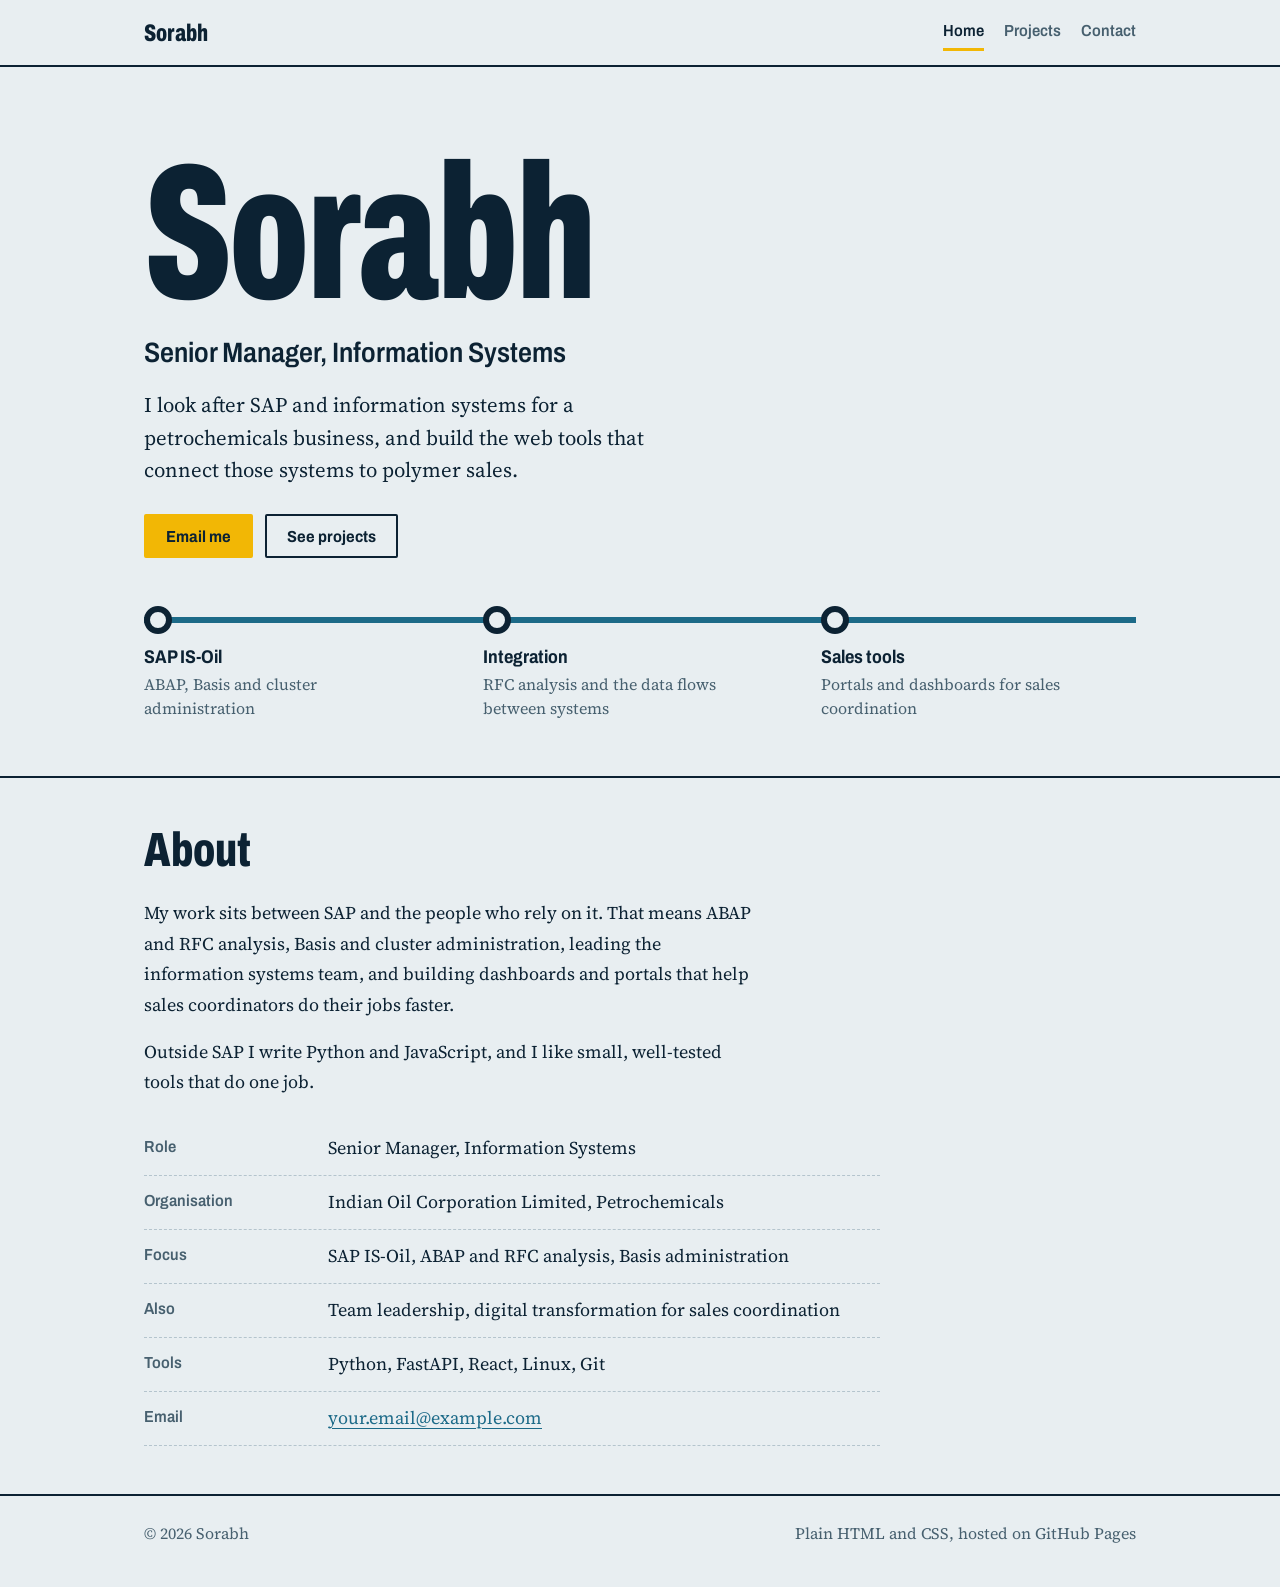
==== index.html @ 52fe7916 "Add files via upload portfolio" ====
<!doctype html>
<html lang="en">
<head>
  <meta charset="utf-8">
  <meta name="viewport" content="width=device-width, initial-scale=1">
  <title>Sorabh | Information Systems, Petrochemicals</title>
  <meta name="description" content="Sorabh is a Senior Manager, Information Systems, working on SAP IS-Oil and digital tools for petrochemicals sales coordination.">
  <meta name="theme-color" content="#0c2233">
  <link rel="preconnect" href="https://fonts.googleapis.com">
  <link rel="preconnect" href="https://fonts.gstatic.com" crossorigin>
  <link href="https://fonts.googleapis.com/css2?family=Archivo:wdth,wght@62..125,400..800&family=Source+Serif+4:opsz,wght@8..60,400..700&display=swap" rel="stylesheet">
  <link rel="stylesheet" href="style.css">
</head>
<body>
  <a class="skip" href="#main">Skip to content</a>

  <header class="top">
    <div class="wrap">
      <a class="brand" href="index.html">Sorabh</a>
      <nav aria-label="Main">
        <ul>
          <li><a href="index.html" aria-current="page">Home</a></li>
          <li><a href="projects.html">Projects</a></li>
          <li><a href="contact.html">Contact</a></li>
        </ul>
      </nav>
    </div>
  </header>

  <main id="main">
    <section class="hero wrap">
      <h1>Sorabh</h1>
      <p class="role">Senior Manager, Information Systems</p>
      <p class="lead">I look after SAP and information systems for a petrochemicals business, and build the web tools that connect those systems to polymer sales.</p>
      <div class="actions">
        <a class="btn primary" href="mailto:your.email@example.com">Email me</a>
        <a class="btn" href="projects.html">See projects</a>
      </div>

      <ol class="flow" aria-label="Where my work sits, from SAP through integration to sales tools">
        <li><strong>SAP IS-Oil</strong><span>ABAP, Basis and cluster administration</span></li>
        <li><strong>Integration</strong><span>RFC analysis and the data flows between systems</span></li>
        <li><strong>Sales tools</strong><span>Portals and dashboards for sales coordination</span></li>
      </ol>
    </section>

    <section class="block">
      <div class="wrap">
        <h2>About</h2>
        <div class="prose">
          <p>My work sits between SAP and the people who rely on it. That means ABAP and RFC analysis, Basis and cluster administration, leading the information systems team, and building dashboards and portals that help sales coordinators do their jobs faster.</p>
          <p>Outside SAP I write Python and JavaScript, and I like small, well-tested tools that do one job.</p>
        </div>

        <dl class="sheet">
          <div><dt>Role</dt><dd>Senior Manager, Information Systems</dd></div>
          <div><dt>Organisation</dt><dd>Indian Oil Corporation Limited, Petrochemicals</dd></div>
          <div><dt>Focus</dt><dd>SAP IS-Oil, ABAP and RFC analysis, Basis administration</dd></div>
          <div><dt>Also</dt><dd>Team leadership, digital transformation for sales coordination</dd></div>
          <div><dt>Tools</dt><dd>Python, FastAPI, React, Linux, Git</dd></div>
          <div><dt>Email</dt><dd><a href="mailto:your.email@example.com">your.email@example.com</a></dd></div>
        </dl>
      </div>
    </section>
  </main>

  <footer class="foot">
    <div class="wrap">
      <p>&copy; 2026 Sorabh</p>
      <p>Plain HTML and CSS, hosted on GitHub Pages</p>
    </div>
  </footer>
</body>
</html>
---- style.css ----
/* Sorabh portfolio: process-plant signage + equipment data sheet.
   Edit the colours and fonts in :root; everything else follows. */

:root {
  --paper: #e8eef1;
  --ink: #0c2233;
  --muted: #47606f;
  --line: #b4c4cd;
  --pipe: #1c6a88;
  --signal: #f2b705;
  --on-signal: #0c2233;

  --display: "Archivo", "Arial Narrow", "Helvetica Neue", Arial, sans-serif;
  --text: "Source Serif 4", Charter, "Iowan Old Style", Georgia, serif;
  --wrap: 62rem;
}

@media (prefers-color-scheme: dark) {
  :root {
    --paper: #0a1c2b;
    --ink: #e6f0f5;
    --muted: #9fb6c4;
    --line: #2b4a60;
    --pipe: #63bfdc;
  }
}

*, *::before, *::after { box-sizing: border-box; }

html { -webkit-text-size-adjust: 100%; }

body {
  margin: 0;
  min-height: 100dvh;
  display: flex;
  flex-direction: column;
  background: var(--paper);
  color: var(--ink);
  font-family: var(--text);
  font-size: 1.125rem;
  line-height: 1.7;
}

main { flex: 1; }

.wrap { width: min(100% - 2.5rem, var(--wrap)); margin-inline: auto; }

a { color: var(--pipe); text-decoration-thickness: 1px; text-underline-offset: 0.2em; }
a:hover { text-decoration-thickness: 2px; }
:focus-visible { outline: 3px solid var(--pipe); outline-offset: 3px; }

.skip {
  position: absolute;
  left: 1rem;
  top: 0;
  z-index: 10;
  padding: 0.5rem 1rem;
  background: var(--ink);
  color: var(--paper);
  transform: translateY(-120%);
}
.skip:focus { transform: none; }

/* Header and navigation */
.top { border-bottom: 2px solid var(--ink); }
.top .wrap {
  display: flex;
  flex-wrap: wrap;
  align-items: center;
  justify-content: space-between;
  gap: 0.5rem 1.5rem;
  padding-block: 0.9rem;
}
.brand {
  font: 800 1.5rem/1 var(--display);
  font-stretch: 70%;
  letter-spacing: 0.01em;
  color: var(--ink);
  text-decoration: none;
}
.top nav ul { display: flex; flex-wrap: wrap; gap: 0.25rem 1.25rem; list-style: none; margin: 0; padding: 0; }
.top nav a {
  display: inline-block;
  padding: 0.35rem 0;
  border-bottom: 3px solid transparent;
  font: 600 1rem/1.4 var(--display);
  font-stretch: 90%;
  color: var(--muted);
  text-decoration: none;
}
.top nav a:hover { color: var(--ink); }
.top nav a[aria-current="page"] { color: var(--ink); border-bottom-color: var(--signal); }

/* Hero */
.hero { padding-block: clamp(2.5rem, 8vw, 5.5rem) 3.5rem; }
.hero h1 {
  margin: 0 0 0.12em;
  font: 800 clamp(5rem, 22vw, 12rem)/0.82 var(--display);
  font-stretch: 62%;
  letter-spacing: -0.01em;
}
.role {
  margin: 0 0 1.25rem;
  font: 600 clamp(1.25rem, 3vw, 1.75rem)/1.2 var(--display);
  font-stretch: 85%;
}
.lead { max-width: 36rem; margin: 0 0 1.75rem; font-size: 1.3rem; line-height: 1.55; }

.actions { display: flex; flex-wrap: wrap; gap: 0.75rem; }
.btn {
  display: inline-block;
  padding: 0.65rem 1.25rem;
  border: 2px solid var(--ink);
  border-radius: 2px;
  background: transparent;
  color: var(--ink);
  font: 700 1rem/1.2 var(--display);
  font-stretch: 90%;
  text-decoration: none;
}
.btn.primary { background: var(--signal); border-color: var(--signal); color: var(--on-signal); }
.btn:hover, .btn.primary:hover { background: var(--ink); border-color: var(--ink); color: var(--paper); }

/* The pipeline: the one animated moment, runs once on load */
.flow {
  position: relative;
  display: grid;
  grid-template-columns: repeat(3, 1fr);
  gap: 0 1.5rem;
  margin: 3rem 0 0;
  padding: 0;
  list-style: none;
}
.flow::before {
  content: "";
  position: absolute;
  left: 0;
  right: 0;
  top: 11px;
  height: 6px;
  background: var(--pipe);
  transform-origin: left center;
  animation: run 1.3s cubic-bezier(0.65, 0, 0.25, 1) 0.2s both;
}
.flow li { position: relative; padding-top: 2.5rem; }
.flow li::before {
  content: "";
  position: absolute;
  left: 0;
  top: 0;
  width: 28px;
  height: 28px;
  border-radius: 50%;
  border: 6px solid var(--ink);
  background: var(--paper);
  animation: pop 0.35s ease-out both;
}
.flow li:nth-child(1)::before { animation-delay: 0.2s; }
.flow li:nth-child(2)::before { animation-delay: 0.85s; }
.flow li:nth-child(3)::before { animation-delay: 1.4s; }
.flow strong { display: block; font: 700 1.15rem/1.2 var(--display); font-stretch: 85%; }
.flow span { display: block; max-width: 16rem; margin-top: 0.25rem; color: var(--muted); font-size: 1rem; line-height: 1.5; }

@keyframes run { from { transform: scaleX(0); } to { transform: scaleX(1); } }
@keyframes runY { from { transform: scaleY(0); } to { transform: scaleY(1); } }
@keyframes pop { from { opacity: 0; transform: scale(0.4); } to { opacity: 1; transform: scale(1); } }

@media (max-width: 40rem) {
  .flow { grid-template-columns: 1fr; }
  .flow::before {
    left: 11px;
    right: auto;
    top: 0;
    bottom: 0;
    width: 6px;
    height: auto;
    transform-origin: center top;
    animation-name: runY;
  }
  .flow li { padding: 0 0 1.5rem 3rem; }
  .flow li:last-child { padding-bottom: 0; }
  .flow li::before { top: 0.1rem; }
}

@media (prefers-reduced-motion: reduce) {
  .flow::before, .flow li::before { animation: none; }
}

/* Content blocks */
.block { padding-block: 3rem; border-top: 2px solid var(--ink); }
.block h2 {
  margin: 0 0 1.5rem;
  font: 800 clamp(2rem, 5vw, 3rem)/1 var(--display);
  font-stretch: 70%;
}
.prose { max-width: 38rem; }
.prose p { margin: 0 0 1rem; }

.page-title {
  margin: 0 0 1rem;
  font: 800 clamp(3rem, 10vw, 6rem)/0.9 var(--display);
  font-stretch: 62%;
}
.page { padding-block: clamp(2rem, 6vw, 4rem) 3rem; }
.page .lead { margin-bottom: 2.5rem; }

/* Equipment data sheet: label / value rows */
.sheet { max-width: 46rem; margin: 1.5rem 0 0; }
.sheet div {
  display: grid;
  grid-template-columns: 10rem 1fr;
  gap: 0.25rem 1.5rem;
  padding: 0.7rem 0;
  border-bottom: 1px dashed var(--line);
}
.sheet dt { font: 600 1rem/1.7 var(--display); font-stretch: 90%; color: var(--muted); }
.sheet dd { margin: 0; }
@media (max-width: 40rem) { .sheet div { grid-template-columns: 1fr; } }

/* Projects */
.projects { display: grid; gap: 2.25rem; max-width: 46rem; margin: 0; padding: 0; list-style: none; }
.project { padding-left: 1.25rem; border-left: 6px solid var(--pipe); }
.project h2 { margin: 0 0 0.4rem; font: 700 1.6rem/1.15 var(--display); font-stretch: 80%; }
.project p { margin: 0 0 0.6rem; }
.project .stack { margin: 0; font: 600 0.95rem/1.5 var(--display); font-stretch: 90%; color: var(--muted); }

/* Footer */
.foot { padding-block: 1.5rem 2.5rem; border-top: 2px solid var(--ink); color: var(--muted); font-size: 1rem; }
.foot .wrap { display: flex; flex-wrap: wrap; justify-content: space-between; gap: 0.5rem 1.5rem; }
.foot p { margin: 0; }
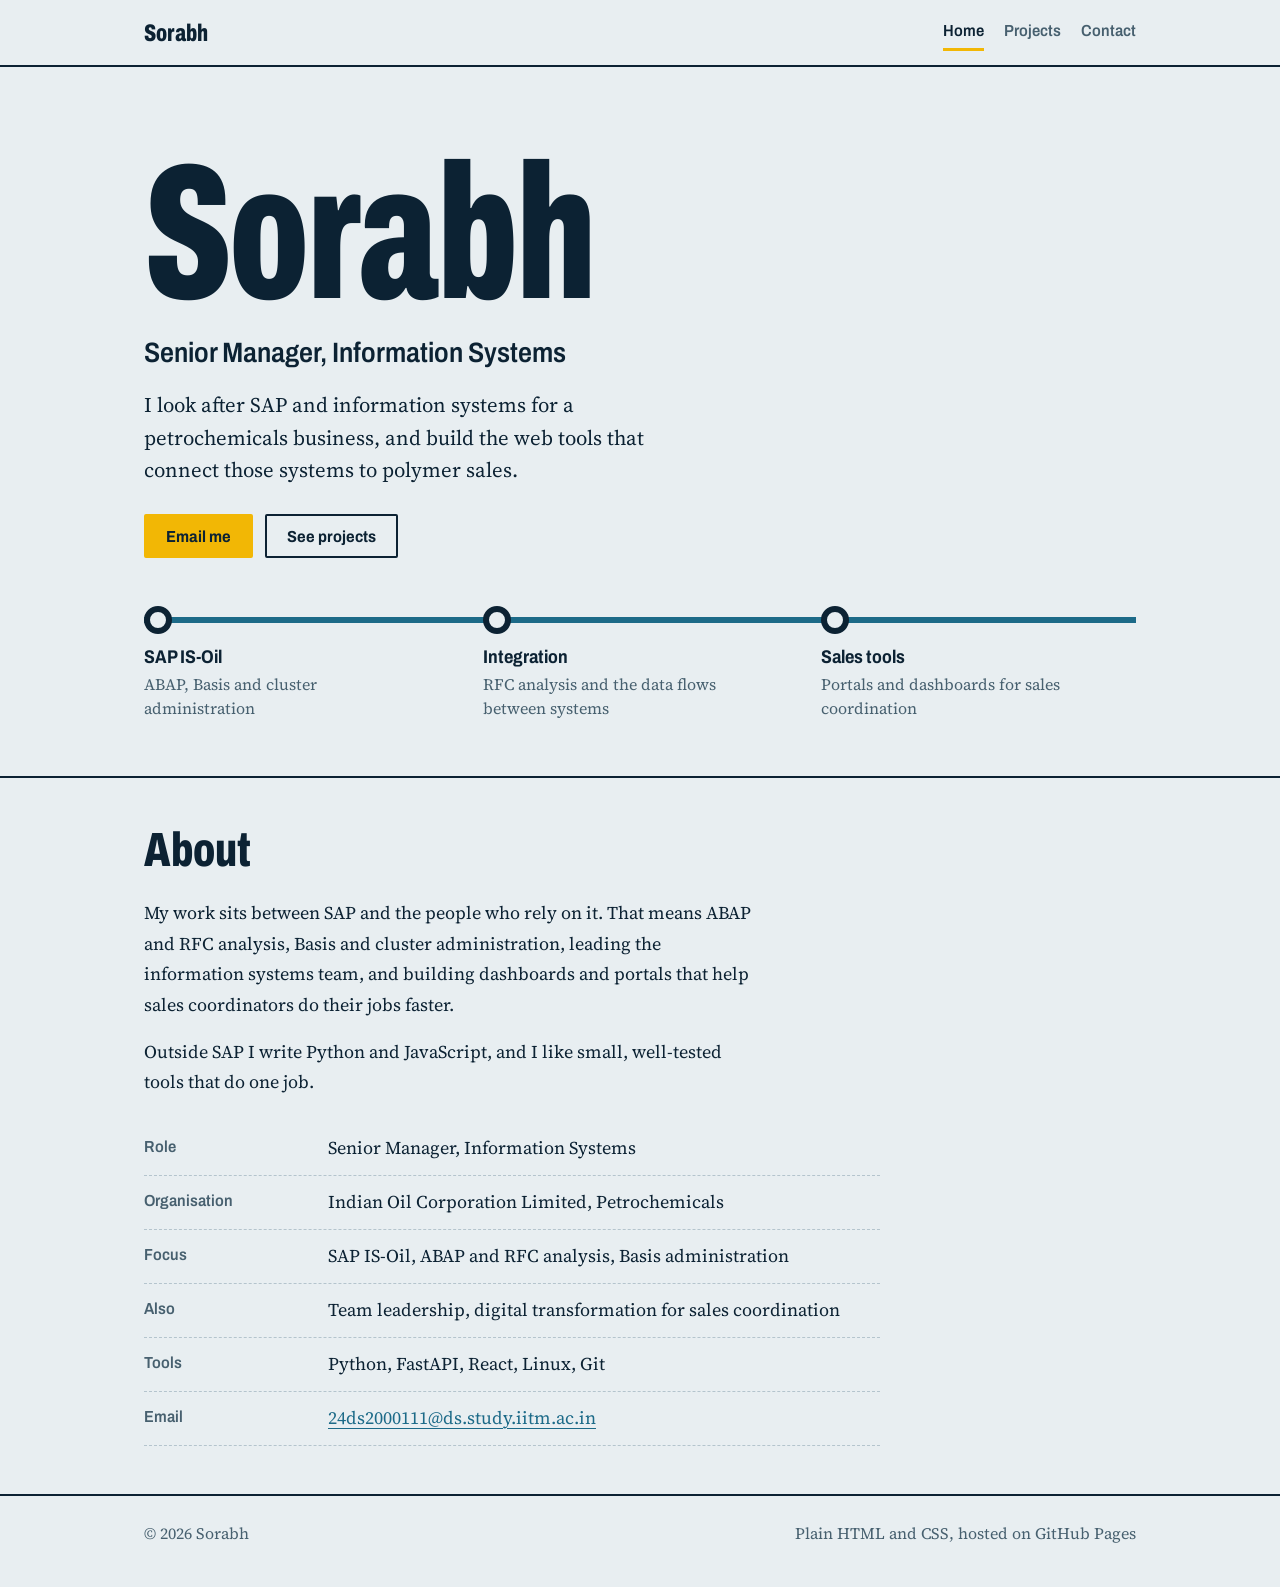
==== commit f601d214: "Add files via upload" ====
--- a/index.html
+++ b/index.html
@@ -33,7 +33,7 @@
       <p class="role">Senior Manager, Information Systems</p>
       <p class="lead">I look after SAP and information systems for a petrochemicals business, and build the web tools that connect those systems to polymer sales.</p>
       <div class="actions">
-        <a class="btn primary" href="mailto:your.email@example.com">Email me</a>
+        <a class="btn primary" href="mailto:24ds2000111@ds.study.iitm.ac.in">Email me</a>
         <a class="btn" href="projects.html">See projects</a>
       </div>
 
@@ -58,7 +58,7 @@
           <div><dt>Focus</dt><dd>SAP IS-Oil, ABAP and RFC analysis, Basis administration</dd></div>
           <div><dt>Also</dt><dd>Team leadership, digital transformation for sales coordination</dd></div>
           <div><dt>Tools</dt><dd>Python, FastAPI, React, Linux, Git</dd></div>
-          <div><dt>Email</dt><dd><a href="mailto:your.email@example.com">your.email@example.com</a></dd></div>
+          <div><dt>Email</dt><dd><a href="mailto:24ds2000111@ds.study.iitm.ac.in">24ds2000111@ds.study.iitm.ac.in</a></dd></div>
         </dl>
       </div>
     </section>
